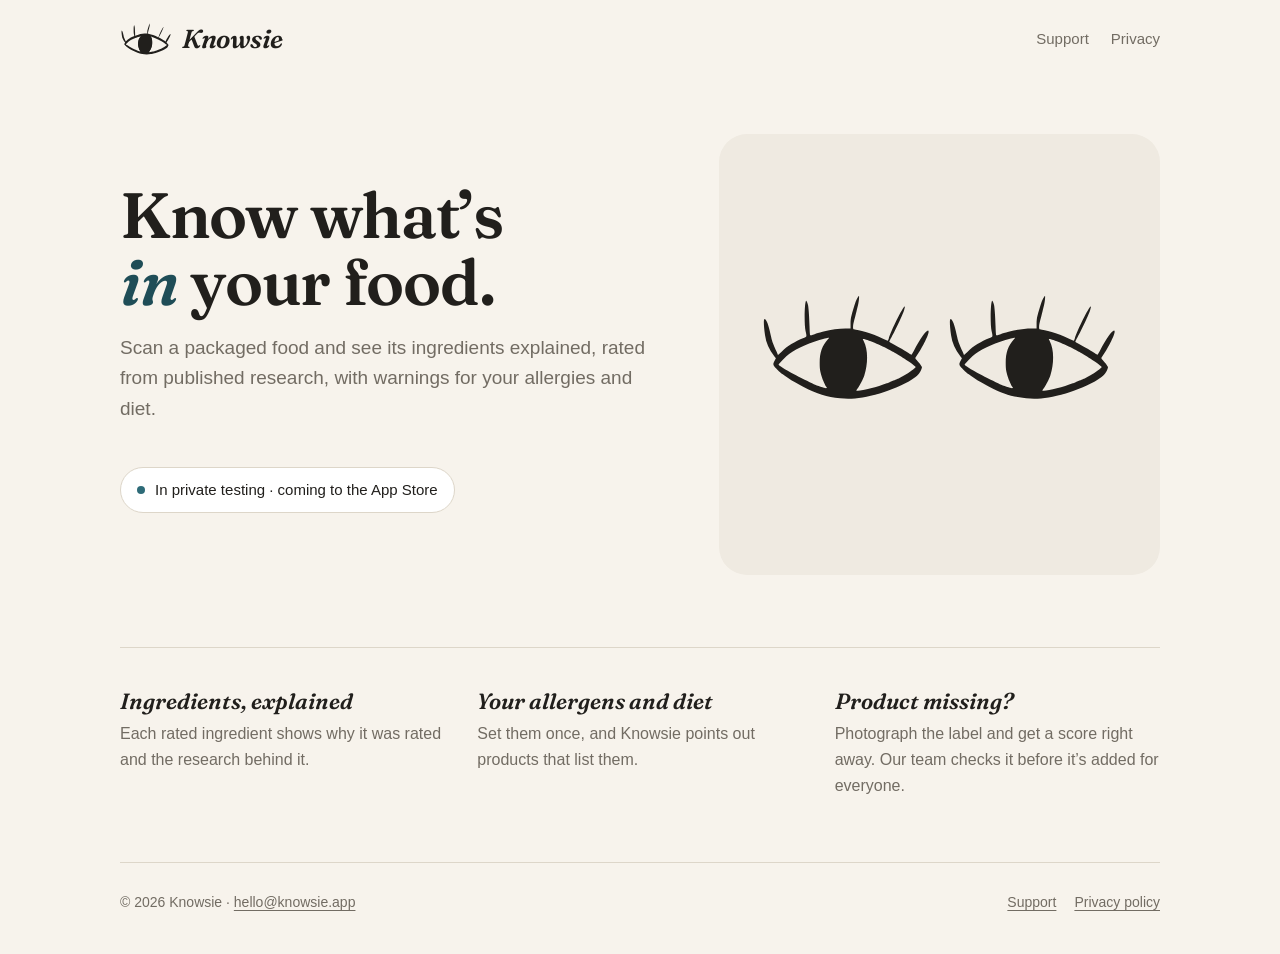
==== index.html @ 4e1e0232 "Self-host Fraunces; drop Google Fonts from every page Visitors' browsers no longer contact fonts.goo" ====
<!doctype html>
<html lang="en">
<head>
<meta charset="utf-8">
<meta name="viewport" content="width=device-width, initial-scale=1">
<title>Knowsie</title>
<meta name="description" content="Scan a packaged food and see what's in it: ingredients explained and rated from published research, with warnings for your allergies and diet.">
<meta name="theme-color" content="#F7F3EC">
<link rel="icon" href="/assets/favicon.svg" type="image/svg+xml">
<link rel="stylesheet" href="/assets/style.css">
</head>
<body>
<div class="wrap">
  <header class="site-header">
    <a class="brand" href="/" aria-label="Knowsie home">
      <svg class="eye" viewBox="98 243 828 538" aria-hidden="true"><path class="eye-white" d="M 498 452.647 C 496.625 452.854, 490.550 453.722, 484.500 454.578 C 454.625 458.804, 422.325 466.663, 386.050 478.533 C 369.287 484.018, 365.210 485, 359.209 485 C 352.332 485, 352.124 485.073, 351.816 487.606 C 351.526 489.997, 349.898 490.846, 332 497.935 C 277.647 519.464, 243.932 539.841, 216 568.043 C 205.534 578.610, 190 596.046, 190 597.226 C 190 598.672, 207.539 609.175, 265.677 642.542 C 291.084 657.124, 348.134 685.169, 369 693.335 C 412.681 710.429, 439.070 718.296, 476.500 725.386 C 504.211 730.635, 537.911 730.869, 563.500 725.992 C 566.250 725.468, 572.325 724.333, 577 723.471 C 581.675 722.608, 588.200 721.264, 591.500 720.484 C 594.800 719.704, 602.450 717.901, 608.500 716.476 C 631.776 710.997, 659.076 702.691, 677.500 695.484 C 683.550 693.117, 695.025 688.690, 703 685.646 C 710.975 682.602, 723.350 677.673, 730.500 674.693 C 737.650 671.712, 747.550 667.587, 752.500 665.525 C 779.068 654.459, 813.743 633.869, 829.540 619.779 C 833.411 616.326, 838.246 612.375, 840.283 611 C 842.320 609.625, 843.989 608.268, 843.993 607.985 C 843.997 607.702, 840.288 604.807, 835.750 601.553 C 831.212 598.298, 822.775 591.965, 817 587.479 C 799.887 574.188, 773.762 557.501, 745 541.489 C 739.225 538.274, 728.650 532.343, 721.500 528.308 C 698.075 515.089, 668.978 500.938, 649 493.048 C 629.341 485.284, 603.281 475.384, 597.500 473.484 C 574.398 465.890, 554.263 460.467, 536.500 457.054 C 530.450 455.892, 522.919 454.279, 519.765 453.470 C 514.504 452.121, 504.124 451.729, 498 452.647"/><path class="eye-ink" d="M 564.718 280.540 C 561.006 287.987, 557.102 296.649, 556.042 299.790 C 551.188 314.173, 541.461 348.438, 535.969 370.500 C 531.985 386.500, 530.634 410.866, 533.199 420.454 C 533.858 422.919, 534.108 425.226, 533.754 425.580 C 533.399 425.934, 527.048 425.695, 519.639 425.048 C 508.404 424.068, 502.978 424.139, 486.950 425.478 C 443.296 429.125, 403.919 437.717, 354.042 454.478 C 346.640 456.965, 340.510 459, 340.420 459 C 340.002 459, 338.815 432.607, 337.968 404.500 C 337.068 374.629, 335.092 341.887, 333.103 323.887 C 332.232 316.002, 326.027 294.931, 323.881 292.567 C 322.561 291.113, 322.006 292.233, 319.869 300.653 C 315.325 318.559, 315.003 322.754, 315.001 364.042 C 315 411.640, 315.664 418.391, 323.752 453 C 326.339 464.072, 326.488 463.705, 318 467.186 C 274.014 485.229, 248.420 499.263, 222.500 519.555 C 214.507 525.813, 197.795 542.389, 192.814 549 C 190.389 552.219, 190.118 552.339, 189.440 550.500 C 189.035 549.400, 185.452 541.300, 181.479 532.500 C 162.493 490.452, 158.672 480.273, 156.513 466 C 156.139 463.525, 155.441 459.925, 154.962 458 C 154.484 456.075, 153.106 450, 151.901 444.500 C 148.081 427.067, 141.007 399.817, 139.449 396.535 C 137.211 391.818, 127.661 377.717, 126.427 377.308 C 123.378 376.296, 121.218 399.405, 122.904 415 C 127.424 456.796, 130.946 478.971, 134.953 490.862 C 140.807 508.234, 160.806 543.209, 174.825 560.593 L 179.740 566.687 177.293 570.593 C 171.883 579.233, 167 590.449, 167 594.237 C 167 599.659, 170.413 605.853, 174.309 607.501 C 176.211 608.306, 179.317 611.368, 182 615.084 C 195.443 633.702, 243.889 667.280, 297.687 695.267 C 363.602 729.557, 395.340 741.188, 451 751.450 C 489.237 758.500, 551.741 758.772, 589 752.050 C 604.023 749.340, 612.036 747.776, 617.500 746.486 C 642.819 740.511, 650.382 738.582, 664.263 734.558 C 708.306 721.788, 780.743 692.089, 811 674.395 C 826.441 665.365, 847.403 649.704, 854.103 642.191 C 862.420 632.864, 869.879 617.891, 870.790 608.691 C 871.213 604.416, 871.029 603.820, 869.127 603.323 C 867.828 602.983, 866.229 601.046, 865.052 598.385 C 863.139 594.060, 850.082 578.218, 842.109 570.547 C 839.849 568.373, 838 566.187, 838 565.689 C 838 565.191, 840.178 562.020, 842.841 558.642 C 856.363 541.486, 867.280 523.044, 882.526 491.603 C 899.578 456.440, 902 449.856, 902 438.683 C 902 431.675, 902.136 431.667, 891.790 439.318 C 884.012 445.070, 881.688 448.146, 863.275 477.054 C 854.206 491.293, 832.764 529.925, 826.741 542.878 C 824.536 547.620, 822.592 551.663, 822.421 551.862 C 822.250 552.061, 820.172 550.657, 817.805 548.741 C 808.855 541.501, 780.810 524.181, 753.500 509.026 C 724.562 492.968, 714.089 486.660, 714.692 485.652 C 715.071 485.019, 717.341 481.426, 719.736 477.669 C 734.175 455.021, 756.946 409.262, 777.296 362 C 781.222 352.883, 789.652 327.933, 791.572 319.750 C 792.809 314.475, 790.416 317.101, 780.637 331.750 C 763.467 357.470, 727.320 432.720, 715.935 466.445 C 712.781 475.788, 709.792 483.569, 709.292 483.736 C 708.793 483.902, 700.085 480.020, 689.942 475.109 C 646.516 454.080, 602.182 438.746, 562.500 431.028 C 556.450 429.852, 549.451 428.440, 546.946 427.892 L 542.392 426.895 543.214 419.229 C 544.534 406.904, 547.700 392.470, 554.887 366 C 556.604 359.675, 559.395 348.875, 561.089 342 C 564.511 328.109, 564.261 329.165, 566.417 319.500 C 567.275 315.650, 568.892 308.450, 570.010 303.500 C 572.210 293.752, 573.954 267, 572.388 267 C 571.881 267, 568.429 273.093, 564.718 280.540 M 417.500 470.413 C 341.182 489.945, 277.584 517.788, 236 549.873 C 224.165 559.005, 190 594.174, 190 597.226 C 190 598.672, 207.550 609.181, 265.727 642.571 C 298.379 661.311, 353.979 688.034, 380.351 697.664 C 391.286 701.657, 419.150 709.961, 421.701 709.988 C 422.362 709.994, 420.883 706.585, 418.416 702.412 C 393.446 660.176, 382.512 612.898, 387.013 566.618 C 389.674 539.253, 398.179 514.038, 411.514 493.979 C 416.472 486.521, 429.693 471.029, 433.189 468.580 L 435.445 467 432.973 467.043 C 431.613 467.067, 424.650 468.583, 417.500 470.413 M 589 473.941 C 589 474.459, 589.462 475.168, 590.027 475.517 C 591.813 476.621, 598.777 491.397, 601.380 499.605 C 608.641 522.507, 610.445 535.799, 610.463 566.500 C 610.480 596.363, 609.300 606.007, 602.385 632.500 C 594.960 660.948, 577.834 695.926, 562.079 714.821 C 559.181 718.298, 557.001 721.335, 557.237 721.570 C 557.472 721.806, 561.228 721.551, 565.583 721.004 C 569.937 720.456, 576.875 719.584, 581 719.065 C 606.418 715.866, 655.386 703.590, 681 693.996 C 701.547 686.299, 718.746 679.592, 730.500 674.693 C 737.650 671.712, 747.550 667.587, 752.500 665.525 C 779.068 654.459, 813.743 633.869, 829.540 619.779 C 833.411 616.326, 838.246 612.375, 840.283 611 C 842.320 609.625, 843.989 608.268, 843.993 607.985 C 843.997 607.702, 840.288 604.807, 835.750 601.553 C 831.212 598.298, 822.775 591.965, 817 587.479 C 799.887 574.188, 773.762 557.501, 745 541.489 C 739.225 538.274, 728.650 532.343, 721.500 528.308 C 682.092 506.070, 639.230 487.418, 601.389 476.040 C 590.452 472.752, 589 472.506, 589 473.941" fill-rule="evenodd"/><path class="eye-pupil" d="M 497.500 452.690 C 474.226 455.721, 453.849 459.543, 434 464.602 C 414.581 469.551, 385.746 478.080, 386.359 478.692 C 386.576 478.909, 392.096 477.508, 398.627 475.579 C 412.594 471.453, 430.672 467.003, 433.473 467.001 C 435.316 467, 435.298 467.103, 433.189 468.580 C 429.693 471.029, 416.472 486.521, 411.514 493.979 C 398.179 514.038, 389.674 539.253, 387.013 566.618 C 382.512 612.898, 393.446 660.176, 418.416 702.412 C 420.883 706.585, 422.390 710, 421.765 710 C 421.139 710, 417.296 709.065, 413.224 707.923 C 400.726 704.416, 404.015 706.630, 417.646 710.900 C 443.588 719.027, 471.732 725.321, 495 728.201 C 514.008 730.553, 544.776 729.561, 563.500 725.992 C 566.250 725.468, 572.325 724.327, 577 723.457 C 600.563 719.071, 661.365 702.952, 663.917 700.414 C 664.795 699.541, 662.075 700.063, 657.876 701.575 C 644.441 706.412, 598.244 716.928, 581 719.075 C 576.875 719.589, 569.937 720.456, 565.583 721.004 C 561.228 721.551, 557.472 721.806, 557.237 721.570 C 557.001 721.335, 559.181 718.298, 562.079 714.821 C 583.846 688.715, 601.412 646.600, 608.718 603 C 611.224 588.049, 611.206 544.811, 608.689 530.500 C 604.301 505.552, 596.738 483.122, 590.228 475.744 C 587.437 472.580, 589.848 472.615, 600.607 475.893 C 606.439 477.670, 611.394 478.939, 611.620 478.713 C 611.846 478.488, 604.711 475.943, 595.765 473.058 C 586.819 470.174, 578.375 467.422, 577 466.943 C 571.749 465.113, 547.027 459.077, 536.500 457.054 C 530.450 455.892, 522.919 454.279, 519.765 453.470 C 514.449 452.107, 504.622 451.763, 497.500 452.690 M 352 487.500 C 352 490.559, 351.893 490.559, 360.500 487.517 L 367.500 485.042 359.750 485.021 C 352.144 485, 352 485.047, 352 487.500"/></svg>
      Knowsie
    </a>
    <nav class="site-nav" aria-label="Main">
      <a href="/support/">Support</a>
      <a href="/privacy/">Privacy</a>
    </nav>
  </header>

  <main>
    <section class="hero">
      <div>
        <h1>Know what&rsquo;s <em>in</em> your food.</h1>
        <p class="lede">Scan a packaged food and see its ingredients explained, rated from published research, with warnings for your allergies and diet.</p>
        <p class="status"><span class="dot" aria-hidden="true"></span>In private testing &middot; coming to the App Store</p>
      </div>
      <div class="hero-mark" aria-hidden="true">
        <div class="wink">
          <svg class="wink-open" viewBox="90 380 844 300"><path d="M 324.637 402.191 C 321.323 408.837, 317.736 419.974, 312.063 441.232 C 310.600 446.716, 310 452.021, 310 459.482 L 310 470 298.250 470.032 C 283.415 470.072, 265.244 472.629, 248.500 477.034 C 235.403 480.479, 234.821 480.650, 226.619 483.448 C 222.284 484.927, 218.371 485.769, 217.924 485.319 C 217.476 484.868, 216.852 475.725, 216.537 465 C 215.868 442.173, 214.211 419.653, 212.914 415.750 C 210.865 409.584, 209.720 407, 209.038 407 C 205.160 407, 203.938 460.263, 207.467 475.500 C 210.543 488.786, 210.548 488.768, 203 491.780 C 183.118 499.714, 165.317 510.655, 153.516 522.193 C 145.756 529.781, 144 531.042, 144 529.030 C 144 528.496, 142.925 525.683, 141.612 522.780 C 136.069 510.525, 134.998 508.073, 132.936 502.919 C 131.744 499.939, 130.131 494.350, 129.351 490.500 C 125.656 472.254, 121.641 458.231, 118.682 453.239 C 111.714 441.481, 110.568 451.900, 115.136 485.500 C 117.398 502.145, 124.193 517.434, 136.604 533.808 L 139.869 538.116 136.934 543.463 C 133.052 550.536, 133.125 553.819, 137.250 557.653 C 139.037 559.314, 142.300 562.605, 144.500 564.966 C 146.700 567.326, 151.650 571.605, 155.500 574.473 C 170.897 585.947, 179.137 590.928, 203 603.190 C 233.855 619.044, 255.713 625.821, 286.211 628.991 C 312.913 631.766, 339.196 628.571, 376.500 618.015 C 398.140 611.891, 434.983 595.941, 449 586.628 C 463.714 576.851, 467.805 572.504, 471.487 562.735 C 473.154 558.312, 473.165 557.840, 471.642 556.156 C 470.739 555.159, 470 553.851, 470 553.250 C 470 552.649, 467.044 548.936, 463.431 544.999 C 457.606 538.652, 457.011 537.638, 458.181 536.052 C 471.201 518.397, 488 485.390, 488 477.462 C 488 466.744, 470.680 489.062, 454.406 520.750 C 451.793 525.837, 449.258 530, 448.773 530 C 448.287 530, 445.272 528.222, 442.072 526.049 C 436.457 522.236, 429.316 517.863, 422 513.756 C 404.250 503.793, 398.911 500.664, 398.486 499.977 C 398.213 499.536, 400.549 494.748, 403.677 489.338 C 412.860 473.450, 429.985 436.676, 432.224 428.033 C 434.101 420.787, 434.213 420, 433.367 420.021 C 429.584 420.112, 402.407 474.782, 396.963 493.250 C 396.193 495.863, 395.098 498, 394.528 498 C 393.959 498, 390.345 496.480, 386.497 494.623 C 369.568 486.450, 356.176 481.145, 344.500 477.985 C 332.716 474.796, 323.024 472.549, 317.500 471.726 C 314.763 471.318, 315.153 463.117, 318.503 450.680 C 319.862 445.631, 322.118 436.775, 323.516 431 C 324.914 425.225, 326.468 418.925, 326.970 417 C 328.727 410.256, 330.152 396.752, 329.207 395.807 C 328.641 395.241, 326.870 397.714, 324.637 402.191 M 748.637 402.191 C 745.323 408.837, 741.736 419.974, 736.063 441.232 C 734.600 446.716, 734 452.021, 734 459.482 L 734 470 722.250 470.032 C 707.415 470.072, 689.244 472.629, 672.500 477.034 C 659.403 480.479, 658.821 480.650, 650.619 483.448 C 646.284 484.927, 642.371 485.769, 641.924 485.319 C 641.476 484.868, 640.852 475.725, 640.537 465 C 639.868 442.173, 638.211 419.653, 636.914 415.750 C 634.865 409.584, 633.720 407, 633.038 407 C 629.160 407, 627.938 460.263, 631.467 475.500 C 634.543 488.786, 634.548 488.768, 627 491.780 C 607.118 499.714, 589.317 510.655, 577.516 522.193 C 569.756 529.781, 568 531.042, 568 529.030 C 568 528.496, 566.925 525.683, 565.612 522.780 C 560.069 510.525, 558.998 508.073, 556.936 502.919 C 555.744 499.939, 554.131 494.350, 553.351 490.500 C 549.656 472.254, 545.641 458.231, 542.682 453.239 C 535.714 441.481, 534.568 451.900, 539.136 485.500 C 541.398 502.145, 548.193 517.434, 560.604 533.808 L 563.869 538.116 560.934 543.463 C 557.052 550.536, 557.125 553.819, 561.250 557.653 C 563.038 559.314, 566.300 562.605, 568.500 564.966 C 570.700 567.326, 575.650 571.605, 579.500 574.473 C 594.897 585.947, 603.137 590.928, 627 603.190 C 657.855 619.044, 679.713 625.821, 710.211 628.991 C 736.913 631.766, 763.196 628.571, 800.500 618.015 C 822.140 611.891, 858.983 595.941, 873 586.628 C 887.714 576.851, 891.805 572.504, 895.487 562.735 C 897.154 558.312, 897.165 557.840, 895.642 556.156 C 894.739 555.159, 894 553.851, 894 553.250 C 894 552.649, 891.044 548.936, 887.431 544.999 C 881.606 538.652, 881.011 537.638, 882.181 536.052 C 895.201 518.397, 912 485.390, 912 477.462 C 912 466.744, 894.680 489.062, 878.406 520.750 C 875.793 525.837, 873.258 530, 872.773 530 C 872.287 530, 869.272 528.222, 866.072 526.049 C 860.457 522.236, 853.316 517.863, 846 513.756 C 828.250 503.793, 822.911 500.664, 822.486 499.977 C 822.213 499.536, 824.549 494.748, 827.677 489.338 C 836.860 473.450, 853.985 436.676, 856.224 428.033 C 858.101 420.787, 858.213 420, 857.367 420.021 C 853.584 420.112, 826.407 474.782, 820.963 493.250 C 820.193 495.863, 819.098 498, 818.528 498 C 817.959 498, 814.345 496.480, 810.497 494.623 C 793.568 486.450, 780.176 481.145, 768.500 477.985 C 756.716 474.796, 747.024 472.549, 741.500 471.726 C 738.763 471.318, 739.153 463.117, 742.503 450.680 C 743.862 445.631, 746.118 436.775, 747.516 431 C 748.914 425.225, 750.468 418.925, 750.970 417 C 752.727 410.256, 754.152 396.752, 753.207 395.807 C 752.641 395.241, 750.870 397.714, 748.637 402.191 M 251.500 493.002 C 217.640 501.911, 189.032 514.264, 170 528.196 C 164.004 532.585, 145.992 550.813, 146.012 552.472 C 146.030 553.939, 158.346 561.547, 183.500 575.630 C 189.833 579.176, 218.181 593.290, 226.273 596.926 C 233.106 599.997, 251.369 606, 253.877 606 C 256.025 606, 256.745 604.579, 255.109 603.567 C 253.462 602.549, 246.213 586.566, 244.194 579.500 C 240.187 565.476, 239.617 561.441, 239.678 547.500 C 239.777 524.912, 245.238 509.506, 258.430 494.594 C 262.286 490.236, 262.140 490.202, 251.500 493.002 M 675.500 493.002 C 641.640 501.911, 613.032 514.264, 594 528.196 C 588.004 532.585, 569.992 550.813, 570.012 552.472 C 570.030 553.939, 582.346 561.547, 607.500 575.630 C 613.833 579.176, 642.181 593.290, 650.273 596.926 C 657.106 599.997, 675.369 606, 677.877 606 C 680.025 606, 680.745 604.579, 679.109 603.567 C 677.462 602.549, 670.213 586.566, 668.194 579.500 C 664.187 565.476, 663.617 561.441, 663.678 547.500 C 663.777 524.912, 669.238 509.506, 682.430 494.594 C 686.286 490.236, 686.140 490.202, 675.500 493.002 M 338 494.470 C 338 494.728, 338.872 496.491, 339.937 498.388 C 349.722 515.810, 350.355 549.681, 341.407 577 C 338.877 584.724, 330.708 600.785, 326.521 606.269 C 322.165 611.974, 322.166 612, 326.750 612 C 338.066 611.999, 372.279 603.158, 392.500 595.008 C 393.600 594.565, 396.075 593.627, 398 592.925 C 399.925 592.222, 404.324 590.377, 407.775 588.824 C 411.226 587.271, 414.308 586, 414.623 586 C 416.334 586, 433.649 576.886, 440.801 572.221 C 449.303 566.676, 458.500 559.252, 458.500 557.935 C 458.500 555.658, 427.507 534.678, 410.500 525.444 C 407.750 523.951, 402.837 521.185, 399.583 519.298 C 379.687 507.762, 338 490.955, 338 494.470 M 762 494.470 C 762 494.728, 762.872 496.491, 763.937 498.388 C 773.722 515.810, 774.355 549.681, 765.407 577 C 762.877 584.724, 754.708 600.785, 750.521 606.269 C 746.165 611.974, 746.166 612, 750.750 612 C 762.066 611.999, 796.279 603.158, 816.500 595.008 C 817.600 594.565, 820.075 593.627, 822 592.925 C 823.925 592.222, 828.324 590.377, 831.775 588.824 C 835.226 587.271, 838.308 586, 838.623 586 C 840.334 586, 857.649 576.886, 864.801 572.221 C 873.303 566.676, 882.500 559.252, 882.500 557.935 C 882.500 555.658, 851.507 534.678, 834.500 525.444 C 831.750 523.951, 826.837 521.185, 823.583 519.298 C 803.687 507.762, 762 490.955, 762 494.470" fill-rule="evenodd"/></svg>
          <svg class="wink-closed" viewBox="90 380 844 300"><path d="M 748.637 402.191 C 745.323 408.837, 741.736 419.974, 736.063 441.232 C 734.600 446.716, 734 452.021, 734 459.482 L 734 470 722.250 470.032 C 707.415 470.072, 689.244 472.629, 672.500 477.034 C 659.403 480.479, 658.821 480.650, 650.619 483.448 C 646.284 484.927, 642.371 485.769, 641.924 485.319 C 641.476 484.868, 640.852 475.725, 640.537 465 C 639.868 442.173, 638.211 419.653, 636.914 415.750 C 634.865 409.584, 633.720 407, 633.038 407 C 629.160 407, 627.938 460.263, 631.467 475.500 C 634.543 488.786, 634.548 488.768, 627 491.780 C 607.118 499.714, 589.317 510.655, 577.516 522.193 C 569.756 529.781, 568 531.042, 568 529.030 C 568 528.496, 566.925 525.683, 565.612 522.780 C 560.069 510.525, 558.998 508.073, 556.936 502.919 C 555.744 499.939, 554.131 494.350, 553.351 490.500 C 549.656 472.254, 545.641 458.231, 542.682 453.239 C 535.714 441.481, 534.568 451.900, 539.136 485.500 C 541.398 502.145, 548.193 517.434, 560.604 533.808 L 563.869 538.116 560.934 543.463 C 557.052 550.536, 557.125 553.819, 561.250 557.653 C 563.038 559.314, 566.300 562.605, 568.500 564.966 C 573.974 570.839, 591.621 583.857, 602.328 589.921 C 604.348 591.064, 607.688 592.964, 609.750 594.143 C 672.377 629.935, 723.757 638.076, 785.500 621.990 C 804.048 617.158, 804.744 616.945, 817.500 612.207 C 850.980 599.771, 869.259 590.577, 884.366 578.572 C 889.062 574.841, 893.082 569.116, 895.487 562.735 C 897.154 558.312, 897.165 557.840, 895.642 556.156 C 894.739 555.159, 894 553.851, 894 553.250 C 894 552.649, 891.044 548.936, 887.431 544.999 C 881.606 538.652, 881.011 537.638, 882.181 536.052 C 895.201 518.397, 912 485.390, 912 477.462 C 912 466.744, 894.680 489.062, 878.406 520.750 C 875.793 525.837, 873.258 530, 872.773 530 C 872.287 530, 869.272 528.222, 866.072 526.049 C 860.457 522.236, 853.316 517.863, 846 513.756 C 828.250 503.793, 822.911 500.664, 822.486 499.977 C 822.213 499.536, 824.549 494.748, 827.676 489.338 C 841.189 465.956, 859.989 422.656, 857.646 420.312 C 857.291 419.957, 856.845 419.854, 856.655 420.083 C 848.777 429.592, 825.909 476.472, 820.963 493.250 C 820.193 495.863, 819.098 498, 818.528 498 C 817.959 498, 814.345 496.480, 810.497 494.623 C 793.568 486.450, 780.176 481.145, 768.500 477.985 C 756.698 474.791, 746.977 472.538, 741.500 471.728 C 738.799 471.328, 739.216 462.953, 742.559 450.500 C 743.887 445.550, 746.118 436.775, 747.516 431 C 748.914 425.225, 750.468 418.925, 750.970 417 C 752.727 410.256, 754.152 396.752, 753.207 395.807 C 752.641 395.241, 750.870 397.714, 748.637 402.191 M 474.216 473.169 C 469.660 474.741, 460.435 479.317, 453.716 483.338 C 395.874 517.954, 382.556 524.171, 353.500 530.123 C 340.207 532.846, 307.483 533.439, 295.500 531.174 C 274.164 527.141, 243.360 517.773, 227.220 510.409 C 224.317 509.084, 221.659 508, 221.316 508 C 220.306 508, 193.173 494.551, 185 490.001 C 159.219 475.644, 154.993 473.971, 153.611 477.572 C 152.769 479.766, 154.149 481.960, 159.435 486.833 C 161.946 489.148, 164 491.539, 164 492.148 C 164 492.757, 160.906 496.910, 157.124 501.377 C 148.745 511.274, 121.894 551.631, 116.739 562.075 C 111.114 573.470, 111.781 574.923, 119.116 567.250 C 125.496 560.576, 148.363 527.890, 156.146 514.321 C 162.130 503.887, 166 496.638, 166 495.862 C 166 493.865, 169.337 495.368, 178.147 501.332 C 193.340 511.617, 218.939 525.204, 234 530.979 C 239.362 533.035, 239.416 533.397, 235.103 538.382 C 232.888 540.940, 229.574 545.614, 227.738 548.767 C 224.488 554.348, 214 575.493, 214 576.464 C 214 576.731, 212.728 579.774, 211.173 583.225 C 206.654 593.254, 204.204 599.956, 202.030 608.232 C 199.703 617.094, 199.716 617, 200.858 617 C 202.742 617, 209.147 605.143, 219.226 583 C 220.352 580.525, 223.237 574.296, 225.637 569.158 C 228.037 564.019, 230 559.658, 230 559.466 C 230 557.799, 241.241 535.845, 242.303 535.437 C 243.065 535.145, 248.371 536.461, 254.094 538.361 C 270.290 543.740, 282.308 546.908, 292.500 548.487 C 300.697 549.757, 300 547.444, 300 573.394 C 300 602.785, 302.289 628, 304.956 628 C 307.111 628, 308.473 581.785, 307 558.646 L 306.500 550.791 323.500 550.470 C 333.268 550.285, 344.457 549.452, 349.802 548.512 C 358.792 546.930, 378.694 542.035, 382.227 540.536 C 384.193 539.702, 384.448 540.205, 388.299 552.500 C 390.807 560.506, 395.575 572.981, 399 580.500 C 400.002 582.700, 402.245 588.100, 403.984 592.500 C 408.049 602.787, 414.817 616.769, 416.121 617.575 C 418.036 618.758, 418.006 617.300, 415.945 608.911 C 412.518 594.963, 396.413 551.137, 390.882 540.709 C 389.576 538.248, 390.205 537.570, 395.717 535.502 C 404.281 532.288, 426.260 520.590, 436.808 513.631 C 446.942 506.945, 450 506.055, 450 509.793 C 450 514.730, 454.636 526.046, 467.290 552 C 477.130 572.181, 484.293 584, 486.684 584 C 487.736 584, 488 583.453, 487.527 582.250 C 487.150 581.288, 486.468 578.250, 486.012 575.500 C 485.254 570.933, 481.570 560.666, 477.040 550.500 C 476.059 548.300, 473.964 543.579, 472.384 540.009 C 470.804 536.439, 466.059 526.588, 461.841 518.118 C 457.623 509.648, 454.398 502.219, 454.675 501.609 C 454.953 500.999, 459.191 497.227, 464.094 493.226 C 474.479 484.752, 485.429 471.887, 483.253 470.716 C 482.839 470.494, 478.772 471.597, 474.216 473.169 M 675.500 493.002 C 641.640 501.911, 613.032 514.264, 594 528.196 C 588.004 532.585, 569.992 550.813, 570.012 552.472 C 570.030 553.939, 582.346 561.547, 607.500 575.630 C 613.833 579.176, 642.181 593.290, 650.273 596.926 C 657.106 599.997, 675.369 606, 677.877 606 C 680.025 606, 680.745 604.579, 679.109 603.567 C 677.462 602.549, 670.213 586.566, 668.194 579.500 C 664.187 565.476, 663.617 561.441, 663.678 547.500 C 663.777 524.912, 669.238 509.506, 682.430 494.594 C 686.286 490.236, 686.140 490.202, 675.500 493.002 M 762 494.470 C 762 494.728, 762.872 496.491, 763.937 498.388 C 773.722 515.810, 774.355 549.681, 765.407 577 C 762.877 584.724, 754.708 600.785, 750.521 606.269 C 746.164 611.974, 746.165 612.004, 750.750 611.982 C 761.770 611.927, 790.757 604.631, 813.500 596.187 C 824.491 592.106, 826.318 591.371, 832.589 588.502 C 835.598 587.126, 838.315 586, 838.627 586 C 840.335 586, 857.659 576.880, 864.801 572.221 C 873.303 566.676, 882.500 559.252, 882.500 557.935 C 882.500 555.658, 851.507 534.678, 834.500 525.444 C 831.750 523.951, 826.837 521.185, 823.583 519.298 C 803.687 507.762, 762 490.955, 762 494.470" fill-rule="evenodd"/></svg>
        </div>
      </div>
    </section>

    <section class="points" aria-label="What Knowsie does">
      <div>
        <h2>Ingredients, explained</h2>
        <p>Each rated ingredient shows why it was rated and the research behind it.</p>
      </div>
      <div>
        <h2>Your allergens and diet</h2>
        <p>Set them once, and Knowsie points out products that list them.</p>
      </div>
      <div>
        <h2>Product missing?</h2>
        <p>Photograph the label and get a score right away. Our team checks it before it&rsquo;s added for everyone.</p>
      </div>
    </section>
  </main>

  <footer class="site-footer">
    <span>&copy; 2026 Knowsie &middot; <a href="mailto:hello@knowsie.app">hello@knowsie.app</a></span>
    <nav aria-label="Footer">
      <a href="/support/">Support</a>
      <a href="/privacy/">Privacy policy</a>
    </nav>
  </footer>
</div>
</body>
</html>
---- assets/style.css ----
/* Knowsie site — the app's own light palette (src/theme/colors.ts) and
   type (Fraunces for headlines, the system face for reading). Light only
   (Malwina, 2026-10-07). */

/* Fraunces 600, upright and italic, latin subset, served from this site so
   visitors' browsers make no third-party font requests. SIL Open Font License 1.1,
   see /assets/fonts/OFL.txt. */
@font-face {
  font-family: 'Fraunces';
  font-style: normal;
  font-weight: 600;
  font-display: swap;
  src: url('/assets/fonts/fraunces-600-latin.woff2') format('woff2');
  unicode-range: U+0000-00FF, U+0131, U+0152-0153, U+02BB-02BC, U+02C6, U+02DA, U+02DC, U+0304, U+0308, U+0329, U+2000-206F, U+20AC, U+2122, U+2191, U+2193, U+2212, U+2215, U+FEFF, U+FFFD;
}
@font-face {
  font-family: 'Fraunces';
  font-style: italic;
  font-weight: 600;
  font-display: swap;
  src: url('/assets/fonts/fraunces-600-italic-latin.woff2') format('woff2');
  unicode-range: U+0000-00FF, U+0131, U+0152-0153, U+02BB-02BC, U+02C6, U+02DA, U+02DC, U+0304, U+0308, U+0329, U+2000-206F, U+20AC, U+2122, U+2191, U+2193, U+2212, U+2215, U+FEFF, U+FFFD;
}

:root {
  --bg: #F7F3EC;
  --surface: #FFFFFF;
  --surface-alt: #EFEAE1;
  --border: #DDD6C9;
  --text: #211F1C;
  --muted: #726C63;
  --accent: #1F4D57;
  --accent-bright: #2E6B78;
  --on-accent: #F7F3EC;
  /* The eye mark (see .eye below). */
  --eye-line: #211F1C;
  --eye-white: none;
  --eye-pupil: #211F1C;
  --serif: 'Fraunces', Georgia, 'Times New Roman', serif;
  --sans: -apple-system, BlinkMacSystemFont, 'SF Pro Text', 'Segoe UI', Roboto, 'Helvetica Neue', Arial, sans-serif;
  color-scheme: light;
}

*, *::before, *::after { box-sizing: border-box; }
html { -webkit-text-size-adjust: 100%; }
body {
  margin: 0;
  background: var(--bg);
  color: var(--text);
  font: 17px/1.6 var(--sans);
  padding-inline: 20px;
}
a { color: var(--accent-bright); text-underline-offset: 3px; }
a:hover { color: var(--accent); }
a:focus-visible { outline: 2px solid var(--accent-bright); outline-offset: 3px; border-radius: 4px; }
img, svg { max-width: 100%; }

.wrap { max-width: 1040px; margin: 0 auto; }
.narrow { max-width: 680px; }

/* Header */
.site-header {
  display: flex;
  align-items: center;
  justify-content: space-between;
  gap: 16px;
  padding-block: 22px;
}
.brand {
  display: inline-flex;
  align-items: center;
  gap: 10px;
  color: var(--text);
  text-decoration: none;
  font: italic 600 26px/1 var(--serif);
  letter-spacing: -0.01em;
}
.brand svg { width: 52px; height: 34px; flex: none; }

/* Malvi's hand-drawn eye, traced: ink on cream; on dark the eye-white
   fills in and the pupil stays dark. */
.eye .eye-white { fill: var(--eye-white); stroke: var(--eye-white); stroke-width: 8; stroke-linejoin: round; }
.eye .eye-ink { fill: var(--eye-line); }
.eye .eye-pupil { fill: var(--eye-pupil); }
.site-nav { display: flex; gap: 22px; font-size: 15px; }
.site-nav a { color: var(--muted); text-decoration: none; }
.site-nav a:hover, .site-nav a[aria-current='page'] { color: var(--text); }

/* Home */
.hero {
  display: grid;
  grid-template-columns: minmax(0, 1.25fr) minmax(0, 1fr);
  align-items: center;
  gap: 48px;
  padding-block: 56px 72px;
}
.hero h1 {
  margin: 0 0 18px;
  font: 600 clamp(40px, 6vw, 64px)/1.05 var(--serif);
  letter-spacing: -0.02em;
  text-wrap: balance;
}
.hero h1 em { font-style: italic; color: var(--accent); }
.lede { margin: 0 0 28px; font-size: 19px; color: var(--muted); max-width: 34em; }
.status {
  display: inline-flex;
  align-items: center;
  gap: 10px;
  padding: 10px 16px;
  border: 1px solid var(--border);
  border-radius: 999px;
  background: var(--surface);
  font-size: 15px;
}
.status .dot { width: 8px; height: 8px; border-radius: 50%; background: var(--accent-bright); flex: none; }
.hero-mark {
  aspect-ratio: 1;
  max-width: 100%;
  border-radius: 28px;
  background: var(--surface-alt);
  display: grid;
  place-items: center;
}
/* Malwina's intro: two eyes, the left one winks once (about every 5 s). */
.wink { position: relative; width: 84%; aspect-ratio: 844 / 300; }
.wink svg { position: absolute; inset: 0; width: 100%; height: 100%; fill: var(--text); }
.wink-closed { opacity: 0; animation: wink-closed 5s infinite; }
.wink-open { animation: wink-open 5s infinite; }
@keyframes wink-closed { 0%, 59.99% { opacity: 0; } 60%, 63.99% { opacity: 1; } 64%, 100% { opacity: 0; } }
@keyframes wink-open { 0%, 59.99% { opacity: 1; } 60%, 63.99% { opacity: 0; } 64%, 100% { opacity: 1; } }
@media (prefers-reduced-motion: reduce) { .wink-closed, .wink-open { animation: none; } }

.points {
  display: grid;
  grid-template-columns: repeat(3, minmax(0, 1fr));
  gap: 32px;
  padding-block: 40px 64px;
  border-top: 1px solid var(--border);
}
.points h2 { margin: 0 0 6px; font: italic 600 22px/1.25 var(--serif); }
.points p { margin: 0; color: var(--muted); font-size: 16px; }

/* Text pages (privacy, support) */
.doc { padding-block: 32px 72px; }
.doc h1 { margin: 0 0 6px; font: 600 clamp(34px, 5vw, 46px)/1.1 var(--serif); letter-spacing: -0.015em; text-wrap: balance; }
.doc .meta { margin: 0 0 32px; color: var(--muted); font-size: 15px; }
.doc h2 { margin: 40px 0 10px; font: italic 600 24px/1.25 var(--serif); text-wrap: balance; }
.doc h3 { margin: 26px 0 6px; font-size: 17px; }
.doc p, .doc li { max-width: 65ch; }
.doc ul { padding-left: 22px; }
.doc li + li { margin-top: 6px; }
.table-scroll { overflow-x: auto; margin: 16px 0; border: 1px solid var(--border); border-radius: 12px; background: var(--surface); }
.doc table { border-collapse: collapse; width: 100%; min-width: 560px; font-size: 15px; }
.doc th, .doc td { text-align: left; vertical-align: top; padding: 12px 14px; border-bottom: 1px solid var(--border); }
.doc th { background: var(--surface-alt); font-weight: 600; }
.doc tr:last-child td { border-bottom: 0; }
.callout { padding: 16px 18px; border-radius: 12px; background: var(--surface-alt); color: var(--text); font-size: 16px; }
.contact-card {
  display: flex;
  flex-wrap: wrap;
  align-items: baseline;
  gap: 6px 14px;
  padding: 18px 20px;
  border: 1px solid var(--border);
  border-radius: 12px;
  background: var(--surface);
}
.contact-card strong { font-size: 19px; }

/* Footer */
.site-footer {
  display: flex;
  flex-wrap: wrap;
  justify-content: space-between;
  gap: 12px 24px;
  padding-block: 28px 40px;
  border-top: 1px solid var(--border);
  color: var(--muted);
  font-size: 14px;
}
.site-footer nav { display: flex; flex-wrap: wrap; gap: 18px; }
.site-footer a { color: var(--muted); }

@media (max-width: 760px) {
  .hero { grid-template-columns: 1fr; gap: 32px; padding-block: 24px 48px; }
  .hero-mark { max-width: 220px; border-radius: 22px; }
  .points { grid-template-columns: 1fr; gap: 24px; }
  .site-nav { gap: 16px; }
}
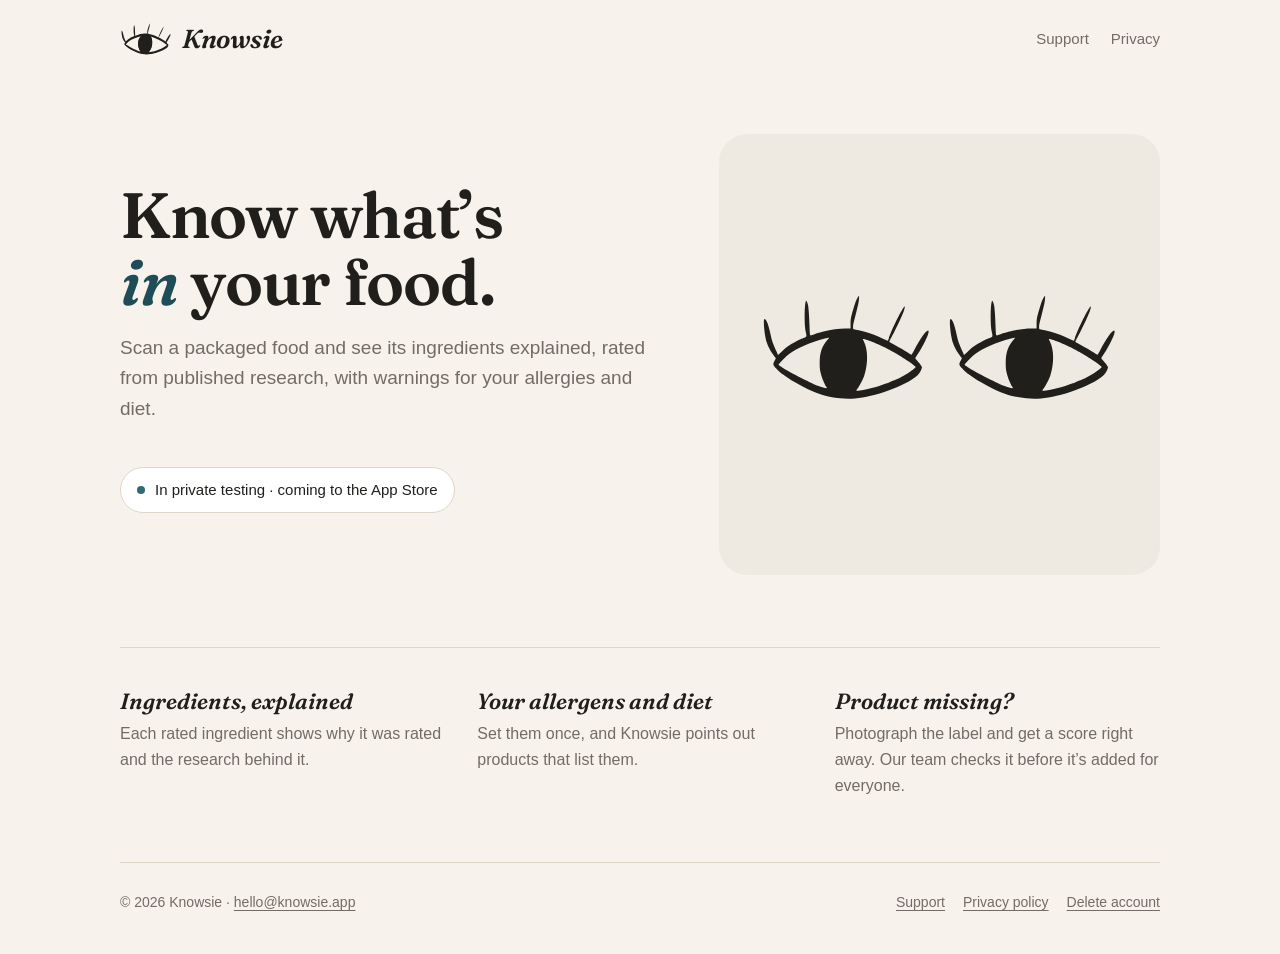
==== commit b196b472: "Account deletion page; policy and support cover Android, 8 October 2026 Google Play needs a web page" ====
--- a/index.html
+++ b/index.html
@@ -58,6 +58,7 @@
     <nav aria-label="Footer">
       <a href="/support/">Support</a>
       <a href="/privacy/">Privacy policy</a>
+      <a href="/delete-account/">Delete account</a>
     </nav>
   </footer>
 </div>
--- a/assets/style.css
+++ b/assets/style.css
@@ -32,6 +32,10 @@
   --accent: #1F4D57;
   --accent-bright: #2E6B78;
   --on-accent: #F7F3EC;
+  /* Error messages: the app's light-theme red tint, with the red a shade
+     darker so the text passes contrast (AA) on it. */
+  --danger: #9B2C2C;
+  --danger-bg: #F5DADA;
   /* The eye mark (see .eye below). */
   --eye-line: #211F1C;
   --eye-white: none;
@@ -140,7 +144,7 @@
 .points h2 { margin: 0 0 6px; font: italic 600 22px/1.25 var(--serif); }
 .points p { margin: 0; color: var(--muted); font-size: 16px; }
 
-/* Text pages (privacy, support) */
+/* Text pages (privacy, support, delete-account) */
 .doc { padding-block: 32px 72px; }
 .doc h1 { margin: 0 0 6px; font: 600 clamp(34px, 5vw, 46px)/1.1 var(--serif); letter-spacing: -0.015em; text-wrap: balance; }
 .doc .meta { margin: 0 0 32px; color: var(--muted); font-size: 15px; }
@@ -148,6 +152,7 @@
 .doc h3 { margin: 26px 0 6px; font-size: 17px; }
 .doc p, .doc li { max-width: 65ch; }
 .doc ul { padding-left: 22px; }
+.doc ol { padding-left: 24px; }
 .doc li + li { margin-top: 6px; }
 .table-scroll { overflow-x: auto; margin: 16px 0; border: 1px solid var(--border); border-radius: 12px; background: var(--surface); }
 .doc table { border-collapse: collapse; width: 100%; min-width: 560px; font-size: 15px; }
@@ -166,6 +171,46 @@
   background: var(--surface);
 }
 .contact-card strong { font-size: 19px; }
+.contact-card + .contact-card { margin-top: 12px; }
+.toc { margin: 24px 0 8px; padding: 16px 18px; border-radius: 12px; background: var(--surface-alt); font-size: 16px; }
+.doc .toc p { margin: 0 0 6px; }
+.doc .toc ul { margin: 0; }
+.doc .toc li + li { margin-top: 2px; }
+.doc .table-scroll:focus-visible { outline: 2px solid var(--accent-bright); outline-offset: 3px; }
+
+/* Password reset form (/reset/) */
+.form-field { display: grid; gap: 6px; max-width: 420px; margin: 0 0 18px; }
+.form-field label { font-weight: 600; font-size: 16px; }
+/* 17px keeps iOS Safari from zooming in when the field is tapped. */
+.form-field input {
+  width: 100%;
+  padding: 12px 14px;
+  border: 1px solid var(--border);
+  border-radius: 12px;
+  background: var(--surface);
+  color: var(--text);
+  font: 17px/1.4 var(--sans);
+}
+.form-field input:focus-visible { outline: 2px solid var(--accent-bright); outline-offset: 2px; border-color: var(--accent-bright); }
+.doc .form-hint { margin: 0; color: var(--muted); font-size: 15px; }
+.form-check { display: flex; width: fit-content; align-items: center; gap: 10px; margin: 0 0 20px; font-size: 16px; cursor: pointer; }
+.form-check input { width: 18px; height: 18px; margin: 0; accent-color: var(--accent); }
+.form-error { max-width: 420px; margin: 0 0 18px; padding: 12px 16px; border-radius: 12px; background: var(--danger-bg); color: var(--danger); font-size: 16px; }
+.button {
+  min-height: 48px;
+  padding: 13px 22px;
+  border: 0;
+  border-radius: 12px;
+  background: var(--accent);
+  color: var(--on-accent);
+  font: 600 17px/1.2 var(--sans);
+  cursor: pointer;
+}
+.button:hover { background: var(--accent-bright); }
+.button:focus-visible { outline: 2px solid var(--accent-bright); outline-offset: 3px; }
+.button:disabled { opacity: 0.55; cursor: default; }
+.doc .form-help { margin-top: 40px; color: var(--muted); font-size: 15px; }
+[hidden] { display: none !important; }
 
 /* Footer */
 .site-footer {
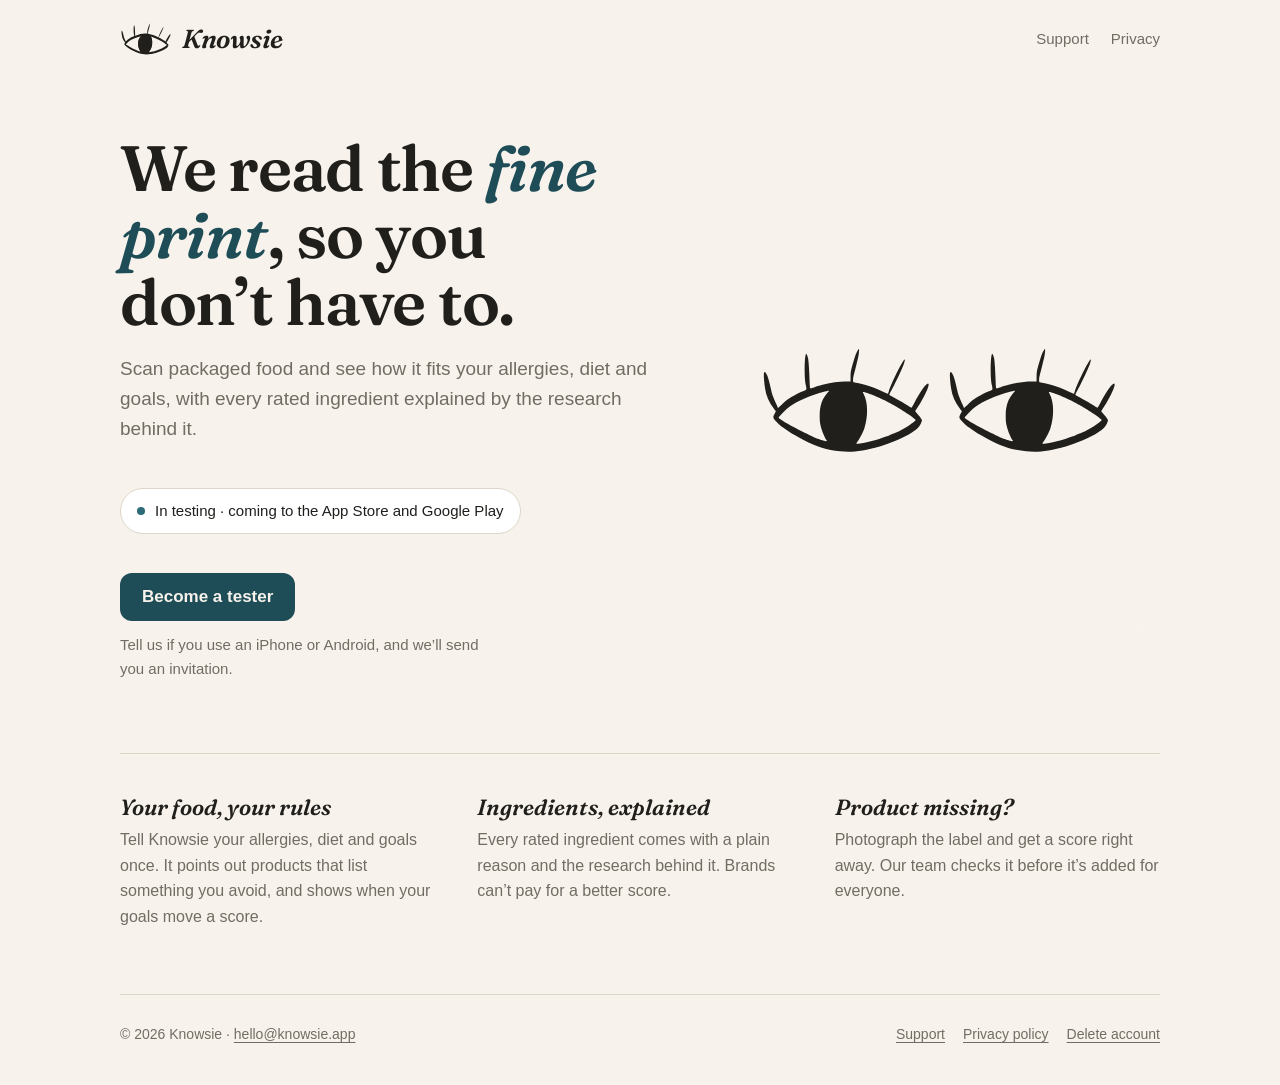
==== commit 6e25c00e: "Home: the motto, Google Play, and a way to become a tester Leads with "We read the fine print, so yo" ====
--- a/index.html
+++ b/index.html
@@ -4,7 +4,7 @@
 <meta charset="utf-8">
 <meta name="viewport" content="width=device-width, initial-scale=1">
 <title>Knowsie</title>
-<meta name="description" content="Scan a packaged food and see what's in it: ingredients explained and rated from published research, with warnings for your allergies and diet.">
+<meta name="description" content="We read the fine print, so you don't have to. Scan packaged food and see how it fits your allergies, diet and goals, with the research behind each rated ingredient.">
 <meta name="theme-color" content="#F7F3EC">
 <link rel="icon" href="/assets/favicon.svg" type="image/svg+xml">
 <link rel="stylesheet" href="/assets/style.css">
@@ -25,9 +25,13 @@
   <main>
     <section class="hero">
       <div>
-        <h1>Know what&rsquo;s <em>in</em> your food.</h1>
-        <p class="lede">Scan a packaged food and see its ingredients explained, rated from published research, with warnings for your allergies and diet.</p>
-        <p class="status"><span class="dot" aria-hidden="true"></span>In private testing &middot; coming to the App Store</p>
+        <h1>We read the <em>fine print</em>, so you don&rsquo;t have to.</h1>
+        <p class="lede">Scan packaged food and see how it fits your allergies, diet and goals, with every rated ingredient explained by the research behind it.</p>
+        <p class="status"><span class="dot" aria-hidden="true"></span>In testing &middot; coming to the App Store and Google Play</p>
+        <p class="tester">
+          <a class="button" href="mailto:hello@knowsie.app?subject=I'd%20like%20to%20test%20Knowsie&amp;body=Hi!%20I'd%20like%20to%20test%20Knowsie.%0A%0AMy%20phone%20(iPhone%20or%20Android)%3A%0AThe%20email%20I%20use%20for%20the%20App%20Store%20or%20Google%20Play%3A%0A">Become a tester</a>
+          <span>Tell us if you use an iPhone or Android, and we&rsquo;ll send you an invitation.</span>
+        </p>
       </div>
       <div class="hero-mark" aria-hidden="true">
         <div class="wink">
@@ -39,12 +43,12 @@
 
     <section class="points" aria-label="What Knowsie does">
       <div>
-        <h2>Ingredients, explained</h2>
-        <p>Each rated ingredient shows why it was rated and the research behind it.</p>
+        <h2>Your food, your rules</h2>
+        <p>Tell Knowsie your allergies, diet and goals once. It points out products that list something you avoid, and shows when your goals move a score.</p>
       </div>
       <div>
-        <h2>Your allergens and diet</h2>
-        <p>Set them once, and Knowsie points out products that list them.</p>
+        <h2>Ingredients, explained</h2>
+        <p>Every rated ingredient comes with a plain reason and the research behind it. Brands can&rsquo;t pay for a better score.</p>
       </div>
       <div>
         <h2>Product missing?</h2>
--- a/assets/style.css
+++ b/assets/style.css
@@ -117,11 +117,19 @@
   font-size: 15px;
 }
 .status .dot { width: 8px; height: 8px; border-radius: 50%; background: var(--accent-bright); flex: none; }
+/* Testers sign up by email for now: Google Play needs 12 people in a closed
+   test for 14 days, and the stores link here (2026-10-10). */
+.tester { display: flex; flex-wrap: wrap; align-items: center; gap: 12px 18px; margin: 24px 0 0; }
+.tester span { color: var(--muted); font-size: 15px; max-width: 24em; }
+a.button { display: inline-flex; align-items: center; text-decoration: none; }
+a.button:hover { color: var(--on-accent); }
 .hero-mark {
   aspect-ratio: 1;
   max-width: 100%;
   border-radius: 28px;
-  background: var(--surface-alt);
+  /* Same ground as the page, so the eyes sit on it rather than in a tile
+     (Malwina, 2026-10-08). */
+  background: var(--bg);
   display: grid;
   place-items: center;
 }
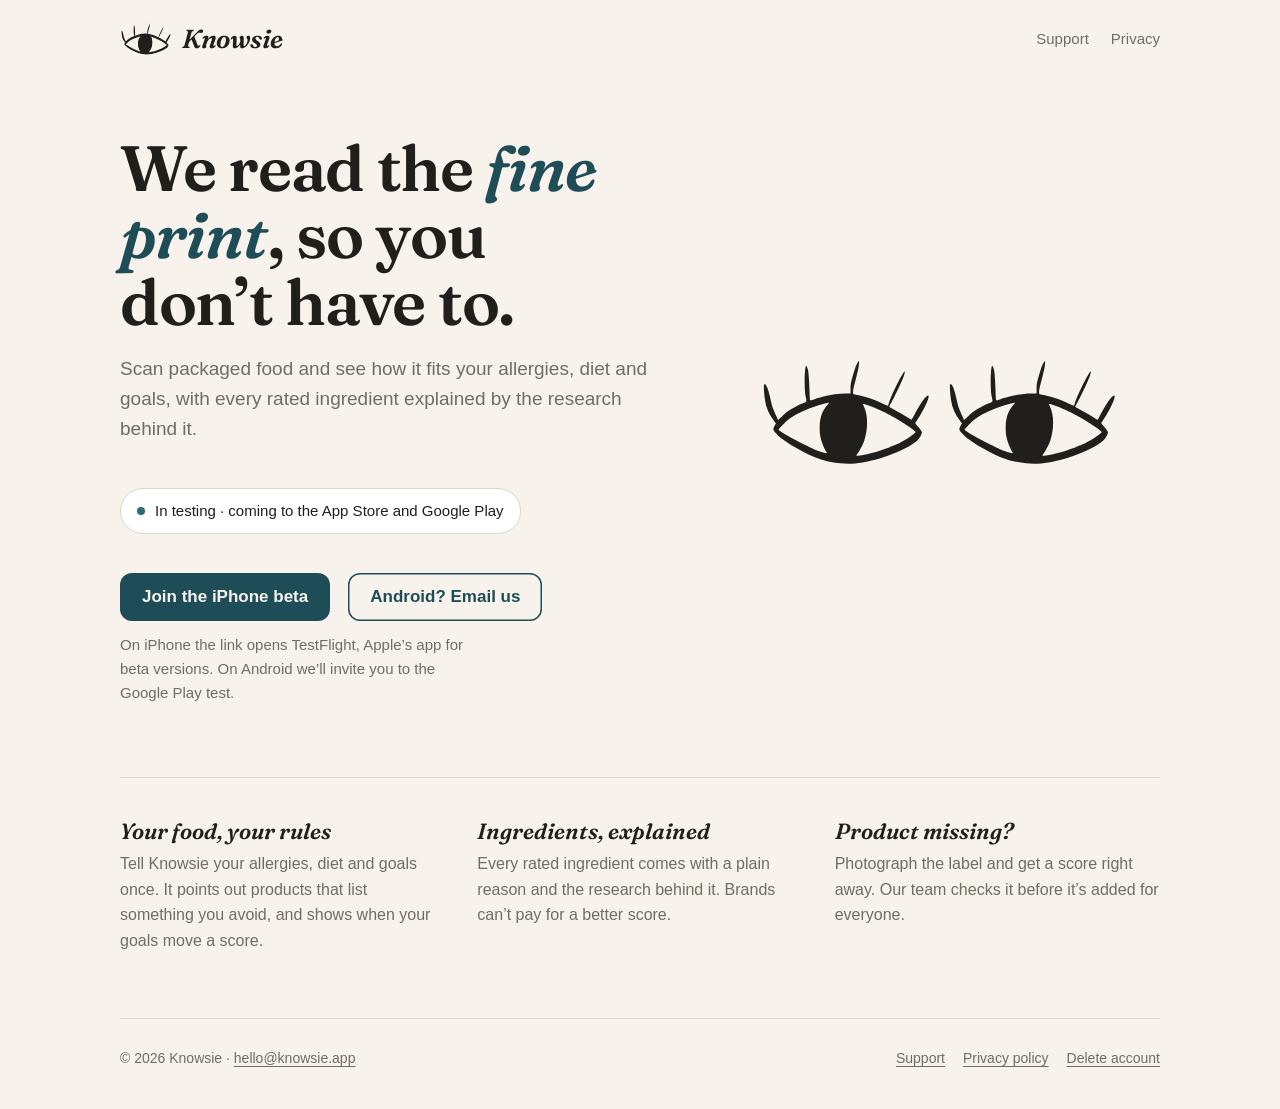
==== commit fde958d8: "Home: join the iPhone beta on TestFlight; Android testers email us Co-Authored-By: Claude Opus 5.5 <" ====
--- a/index.html
+++ b/index.html
@@ -29,8 +29,9 @@
         <p class="lede">Scan packaged food and see how it fits your allergies, diet and goals, with every rated ingredient explained by the research behind it.</p>
         <p class="status"><span class="dot" aria-hidden="true"></span>In testing &middot; coming to the App Store and Google Play</p>
         <p class="tester">
-          <a class="button" href="mailto:hello@knowsie.app?subject=I'd%20like%20to%20test%20Knowsie&amp;body=Hi!%20I'd%20like%20to%20test%20Knowsie.%0A%0AMy%20phone%20(iPhone%20or%20Android)%3A%0AThe%20email%20I%20use%20for%20the%20App%20Store%20or%20Google%20Play%3A%0A">Become a tester</a>
-          <span>Tell us if you use an iPhone or Android, and we&rsquo;ll send you an invitation.</span>
+          <a class="button" href="https://testflight.apple.com/join/k9gsg8Mm">Join the iPhone beta</a>
+          <a class="button button-quiet" href="mailto:hello@knowsie.app?subject=Android%20beta%3A%20I'd%20like%20to%20test%20Knowsie&amp;body=Hi!%20I'd%20like%20to%20test%20Knowsie%20on%20Android.%0A%0AThe%20email%20of%20the%20Google%20account%20I%20use%20in%20Google%20Play%3A%0A">Android? Email us</a>
+          <span>On iPhone the link opens TestFlight, Apple&rsquo;s app for beta versions. On Android we&rsquo;ll invite you to the Google Play test.</span>
         </p>
       </div>
       <div class="hero-mark" aria-hidden="true">
--- a/assets/style.css
+++ b/assets/style.css
@@ -123,6 +123,10 @@
 .tester span { color: var(--muted); font-size: 15px; max-width: 24em; }
 a.button { display: inline-flex; align-items: center; text-decoration: none; }
 a.button:hover { color: var(--on-accent); }
+/* The second, lighter button: Android testers write to us, iPhone testers
+   join TestFlight straight away (2026-10-11). */
+.button.button-quiet { background: transparent; color: var(--accent); box-shadow: inset 0 0 0 1.5px var(--accent); }
+a.button-quiet:hover { background: var(--accent); color: var(--on-accent); }
 .hero-mark {
   aspect-ratio: 1;
   max-width: 100%;
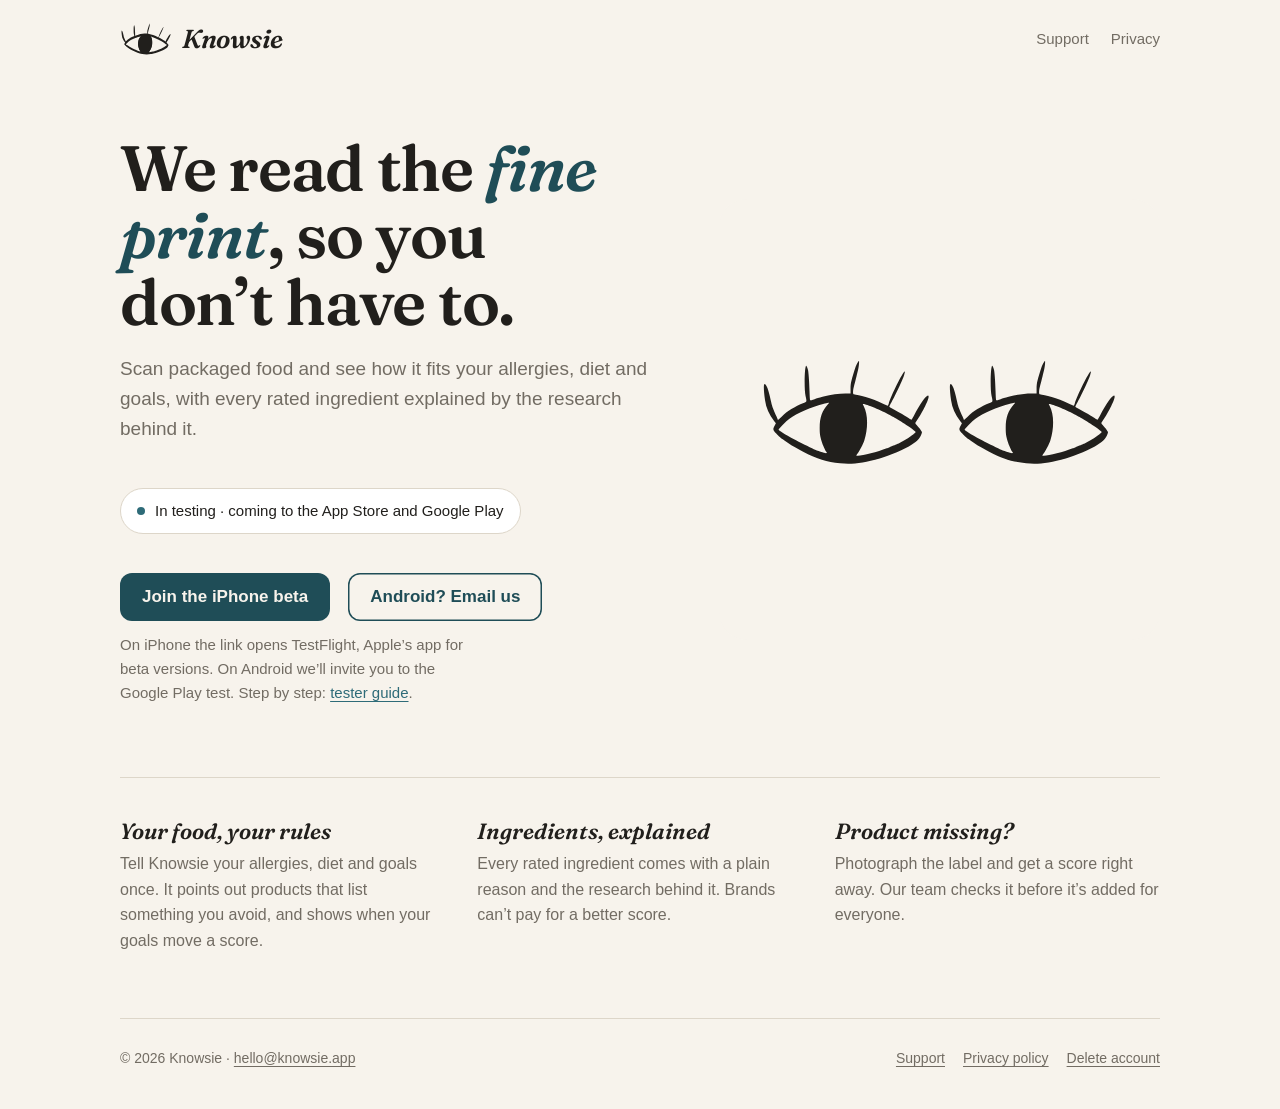
==== commit 9716ba4f: "Tester guide at /beta/: TestFlight for iPhone, Google Play invite or test file for Android Moved fro" ====
--- a/index.html
+++ b/index.html
@@ -31,7 +31,7 @@
         <p class="tester">
           <a class="button" href="https://testflight.apple.com/join/k9gsg8Mm">Join the iPhone beta</a>
           <a class="button button-quiet" href="mailto:hello@knowsie.app?subject=Android%20beta%3A%20I'd%20like%20to%20test%20Knowsie&amp;body=Hi!%20I'd%20like%20to%20test%20Knowsie%20on%20Android.%0A%0AThe%20email%20of%20the%20Google%20account%20I%20use%20in%20Google%20Play%3A%0A">Android? Email us</a>
-          <span>On iPhone the link opens TestFlight, Apple&rsquo;s app for beta versions. On Android we&rsquo;ll invite you to the Google Play test.</span>
+          <span>On iPhone the link opens TestFlight, Apple&rsquo;s app for beta versions. On Android we&rsquo;ll invite you to the Google Play test. Step by step: <a href="/beta/">tester guide</a>.</span>
         </p>
       </div>
       <div class="hero-mark" aria-hidden="true">
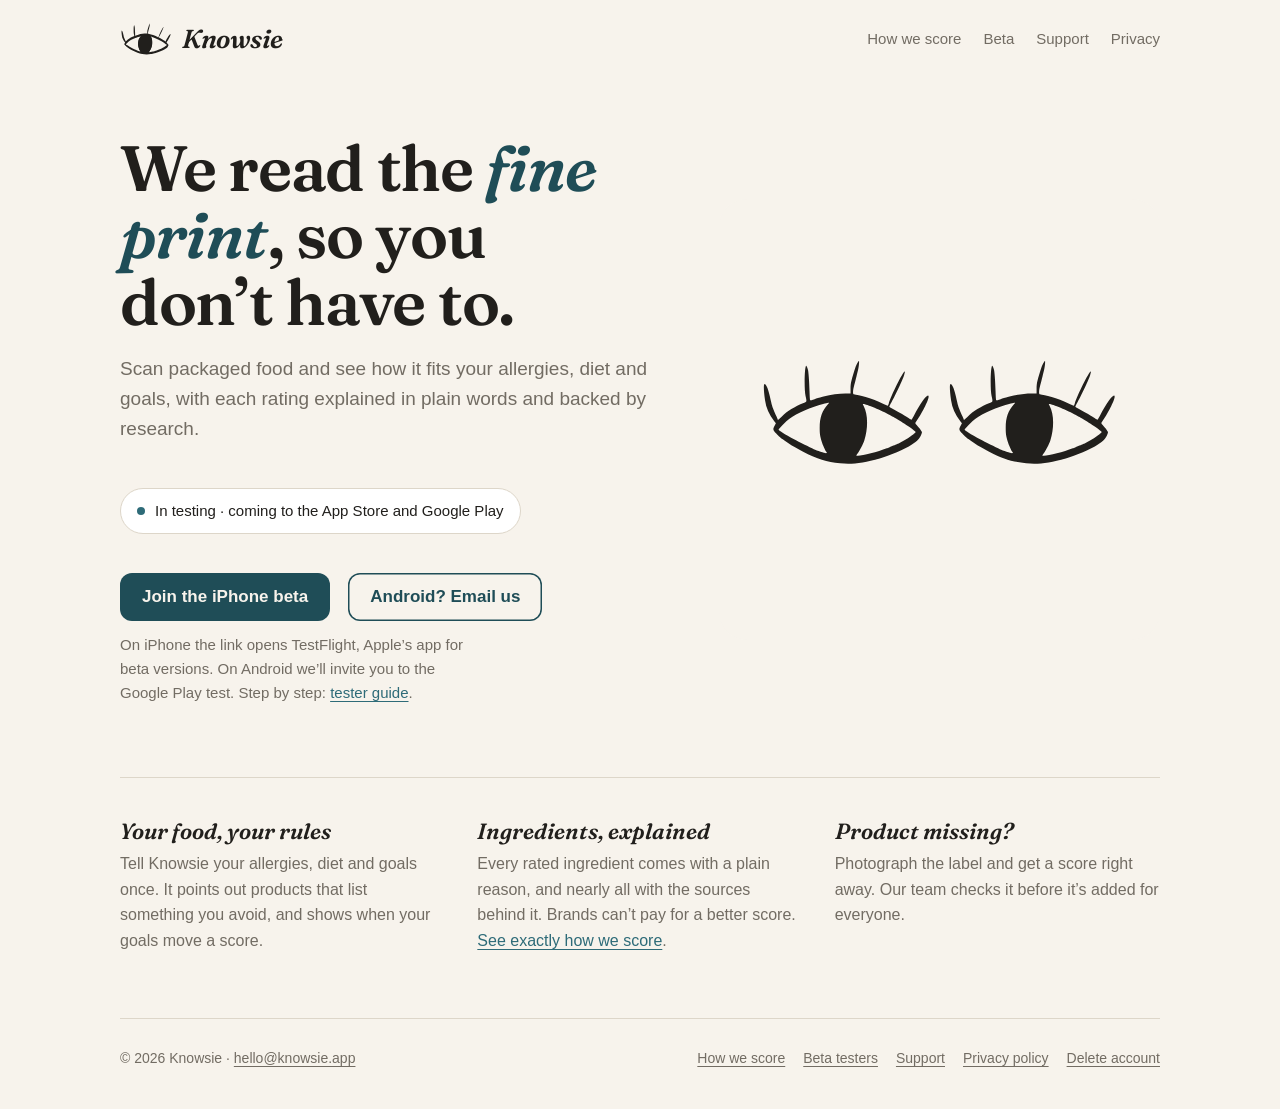
==== commit 392d2014: "How we score: the scoring page, and Beta + How we score in every page's menu - /how-we-score/: exact" ====
--- a/index.html
+++ b/index.html
@@ -17,6 +17,8 @@
       Knowsie
     </a>
     <nav class="site-nav" aria-label="Main">
+      <a href="/how-we-score/">How we score</a>
+      <a href="/beta/">Beta</a>
       <a href="/support/">Support</a>
       <a href="/privacy/">Privacy</a>
     </nav>
@@ -26,7 +28,7 @@
     <section class="hero">
       <div>
         <h1>We read the <em>fine print</em>, so you don&rsquo;t have to.</h1>
-        <p class="lede">Scan packaged food and see how it fits your allergies, diet and goals, with every rated ingredient explained by the research behind it.</p>
+        <p class="lede">Scan packaged food and see how it fits your allergies, diet and goals, with each rating explained in plain words and backed by research.</p>
         <p class="status"><span class="dot" aria-hidden="true"></span>In testing &middot; coming to the App Store and Google Play</p>
         <p class="tester">
           <a class="button" href="https://testflight.apple.com/join/k9gsg8Mm">Join the iPhone beta</a>
@@ -49,7 +51,7 @@
       </div>
       <div>
         <h2>Ingredients, explained</h2>
-        <p>Every rated ingredient comes with a plain reason and the research behind it. Brands can&rsquo;t pay for a better score.</p>
+        <p>Every rated ingredient comes with a plain reason, and nearly all with the sources behind it. Brands can&rsquo;t pay for a better score. <a href="/how-we-score/">See exactly how we score</a>.</p>
       </div>
       <div>
         <h2>Product missing?</h2>
@@ -61,6 +63,8 @@
   <footer class="site-footer">
     <span>&copy; 2026 Knowsie &middot; <a href="mailto:hello@knowsie.app">hello@knowsie.app</a></span>
     <nav aria-label="Footer">
+      <a href="/how-we-score/">How we score</a>
+      <a href="/beta/">Beta testers</a>
       <a href="/support/">Support</a>
       <a href="/privacy/">Privacy policy</a>
       <a href="/delete-account/">Delete account</a>
--- a/assets/style.css
+++ b/assets/style.css
@@ -36,6 +36,13 @@
      darker so the text passes contrast (AA) on it. */
   --danger: #9B2C2C;
   --danger-bg: #F5DADA;
+  /* Score ranges and concern levels: the app's tier colors, for the 10 px
+     dots only. Yellow and orange use the app's brighter dark-theme values:
+     its light-theme ones (#8A6A1E, #A35A20) looked alike at that size. */
+  --tier-green: #3F7D2A;
+  --tier-yellow: #D1A13F;
+  --tier-orange: #DD8347;
+  --tier-red: #B23A3A;
   /* The eye mark (see .eye below). */
   --eye-line: #211F1C;
   --eye-white: none;
@@ -63,11 +70,14 @@
 .narrow { max-width: 680px; }
 
 /* Header */
+/* Three nav links don't fit beside the brand on a phone, so the nav wraps
+   onto its own line there (2026-10-11). */
 .site-header {
   display: flex;
+  flex-wrap: wrap;
   align-items: center;
   justify-content: space-between;
-  gap: 16px;
+  gap: 12px 16px;
   padding-block: 22px;
 }
 .brand {
@@ -86,7 +96,7 @@
 .eye .eye-white { fill: var(--eye-white); stroke: var(--eye-white); stroke-width: 8; stroke-linejoin: round; }
 .eye .eye-ink { fill: var(--eye-line); }
 .eye .eye-pupil { fill: var(--eye-pupil); }
-.site-nav { display: flex; gap: 22px; font-size: 15px; }
+.site-nav { display: flex; flex-wrap: wrap; gap: 6px 22px; font-size: 15px; }
 .site-nav a { color: var(--muted); text-decoration: none; }
 .site-nav a:hover, .site-nav a[aria-current='page'] { color: var(--text); }
 
@@ -190,6 +200,19 @@
 .doc .toc li + li { margin-top: 2px; }
 .doc .table-scroll:focus-visible { outline: 2px solid var(--accent-bright); outline-offset: 3px; }
 
+/* How we score (/how-we-score/): short tables fit a phone without the
+   560px minimum, points stay on one line, and the worked example's total
+   row stands out. */
+.doc table.fit { min-width: 0; }
+.doc td.num { white-space: nowrap; }
+.doc tr.total td { background: var(--surface-alt); font-weight: 600; }
+.tier-dot { display: inline-block; width: 10px; height: 10px; margin-right: 8px; border-radius: 50%; }
+.doc td:has(> .tier-dot) { white-space: nowrap; }
+.tier-green { background: var(--tier-green); }
+.tier-yellow { background: var(--tier-yellow); }
+.tier-orange { background: var(--tier-orange); }
+.tier-red { background: var(--tier-red); }
+
 /* Password reset form (/reset/) */
 .form-field { display: grid; gap: 6px; max-width: 420px; margin: 0 0 18px; }
 .form-field label { font-weight: 600; font-size: 16px; }
@@ -242,5 +265,5 @@
   .hero { grid-template-columns: 1fr; gap: 32px; padding-block: 24px 48px; }
   .hero-mark { max-width: 220px; border-radius: 22px; }
   .points { grid-template-columns: 1fr; gap: 24px; }
-  .site-nav { gap: 16px; }
-}
+  .site-nav { gap: 6px 16px; }
+}
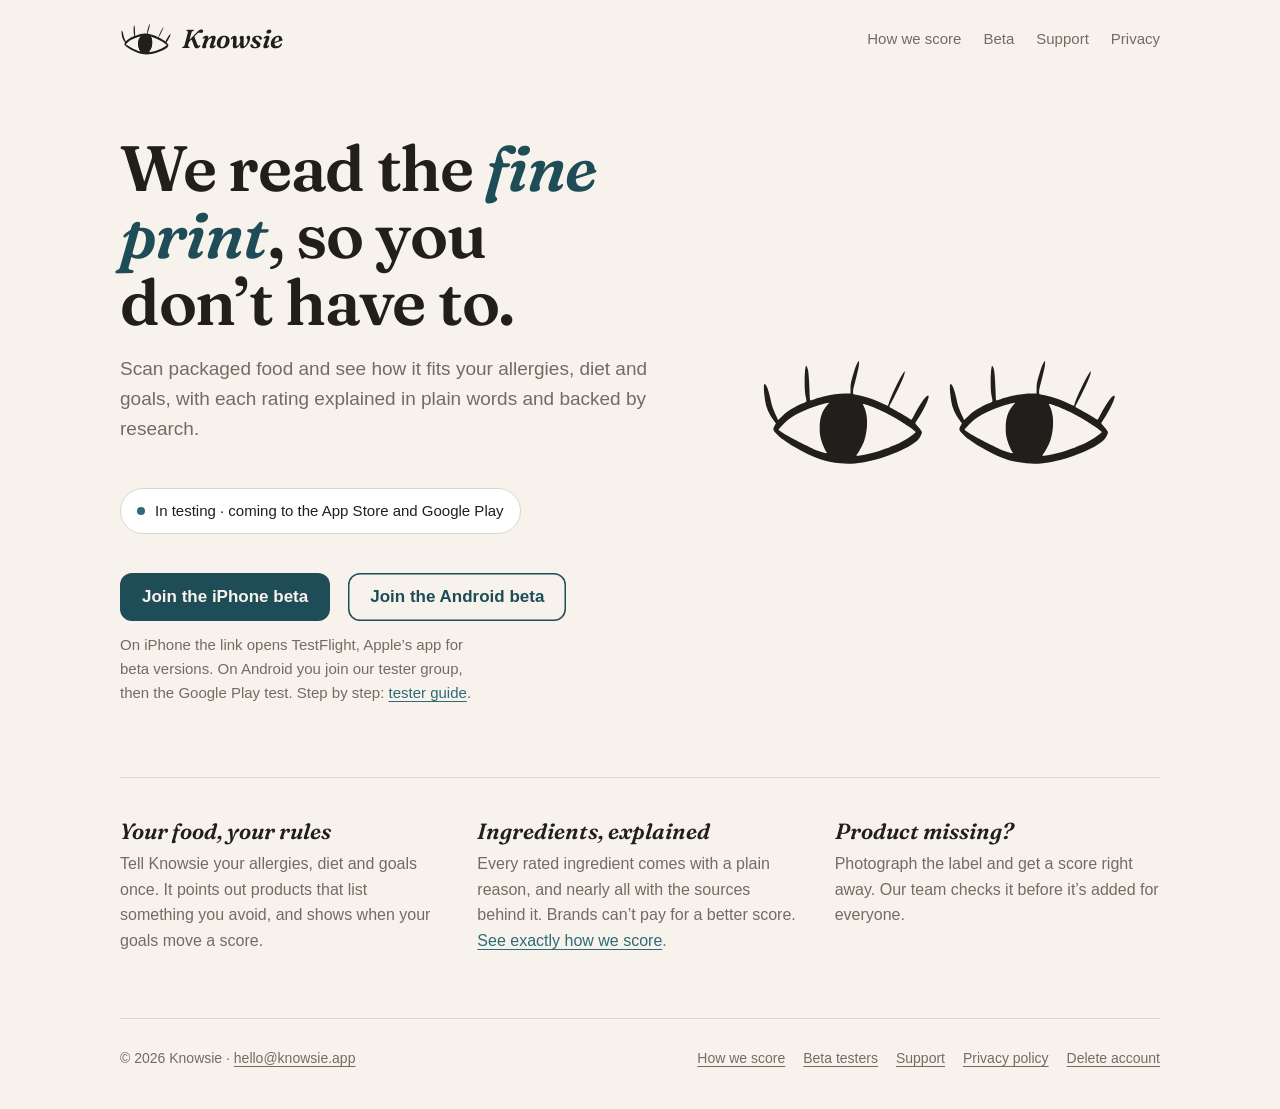
==== commit e5439d54: "Android beta: Google Play closed test (tester group, Become a tester, 14 days) Replaces the email-us" ====
--- a/index.html
+++ b/index.html
@@ -32,8 +32,8 @@
         <p class="status"><span class="dot" aria-hidden="true"></span>In testing &middot; coming to the App Store and Google Play</p>
         <p class="tester">
           <a class="button" href="https://testflight.apple.com/join/k9gsg8Mm">Join the iPhone beta</a>
-          <a class="button button-quiet" href="mailto:hello@knowsie.app?subject=Android%20beta%3A%20I'd%20like%20to%20test%20Knowsie&amp;body=Hi!%20I'd%20like%20to%20test%20Knowsie%20on%20Android.%0A%0AThe%20email%20of%20the%20Google%20account%20I%20use%20in%20Google%20Play%3A%0A">Android? Email us</a>
-          <span>On iPhone the link opens TestFlight, Apple&rsquo;s app for beta versions. On Android we&rsquo;ll invite you to the Google Play test. Step by step: <a href="/beta/">tester guide</a>.</span>
+          <a class="button button-quiet" href="/beta/#android-h">Join the Android beta</a>
+          <span>On iPhone the link opens TestFlight, Apple&rsquo;s app for beta versions. On Android you join our tester group, then the Google Play test. Step by step: <a href="/beta/">tester guide</a>.</span>
         </p>
       </div>
       <div class="hero-mark" aria-hidden="true">
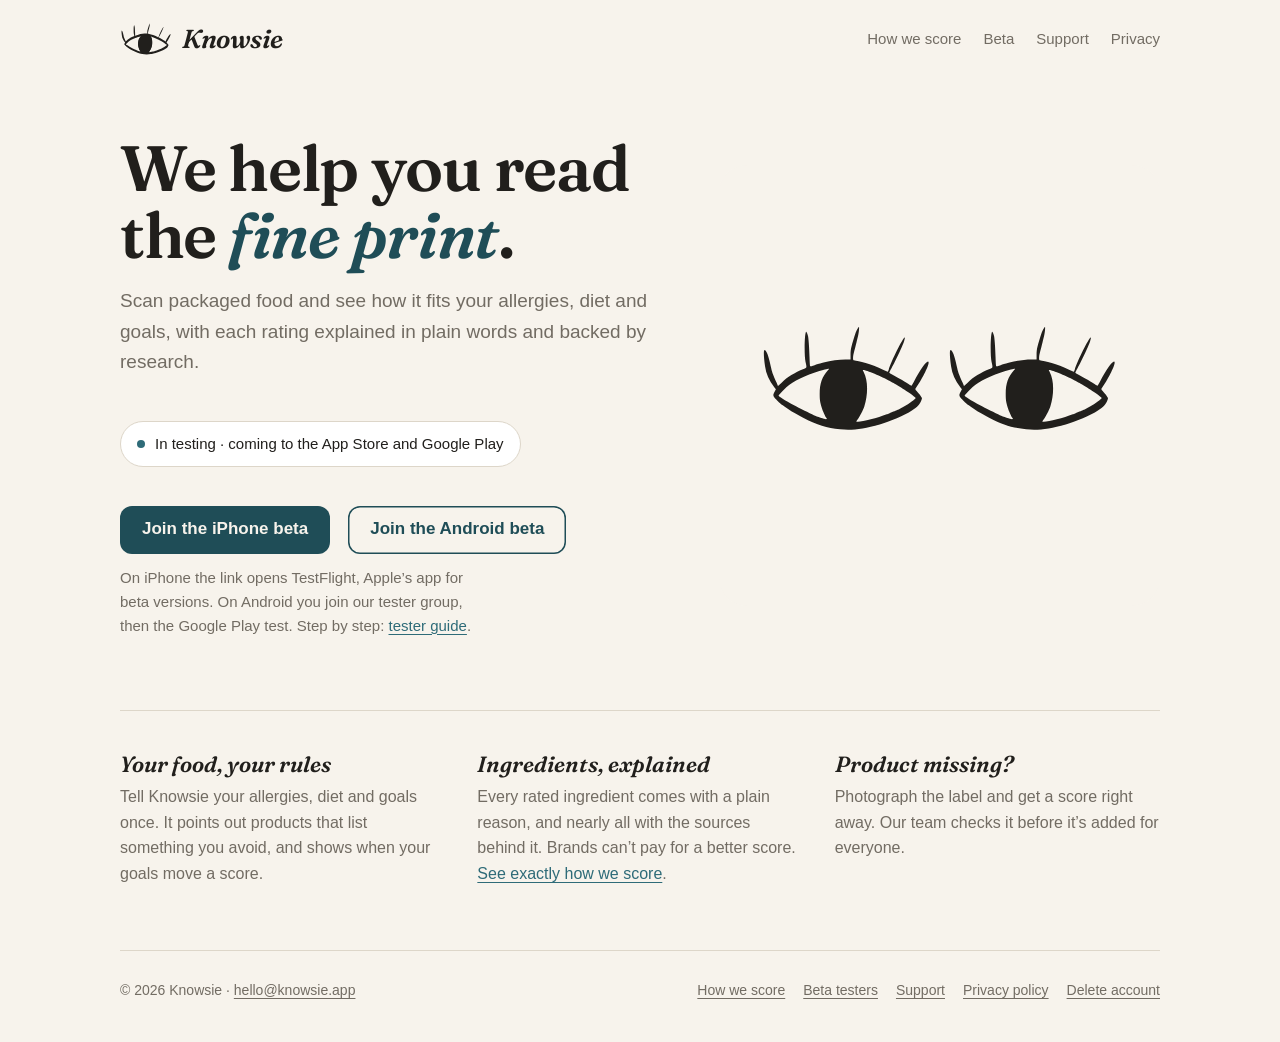
==== commit 9f157464: "Homepage tagline: We help you read the fine print (Malwina's choice in chat, 2026-11-07) Co-Authored" ====
--- a/index.html
+++ b/index.html
@@ -4,7 +4,7 @@
 <meta charset="utf-8">
 <meta name="viewport" content="width=device-width, initial-scale=1">
 <title>Knowsie</title>
-<meta name="description" content="We read the fine print, so you don't have to. Scan packaged food and see how it fits your allergies, diet and goals, with the research behind each rated ingredient.">
+<meta name="description" content="We help you read the fine print. Scan packaged food and see how it fits your allergies, diet and goals, with the research behind each rated ingredient.">
 <meta name="theme-color" content="#F7F3EC">
 <link rel="icon" href="/assets/favicon.svg" type="image/svg+xml">
 <link rel="stylesheet" href="/assets/style.css">
@@ -27,7 +27,7 @@
   <main>
     <section class="hero">
       <div>
-        <h1>We read the <em>fine print</em>, so you don&rsquo;t have to.</h1>
+        <h1>We help you read the <em>fine print</em>.</h1>
         <p class="lede">Scan packaged food and see how it fits your allergies, diet and goals, with each rating explained in plain words and backed by research.</p>
         <p class="status"><span class="dot" aria-hidden="true"></span>In testing &middot; coming to the App Store and Google Play</p>
         <p class="tester">
